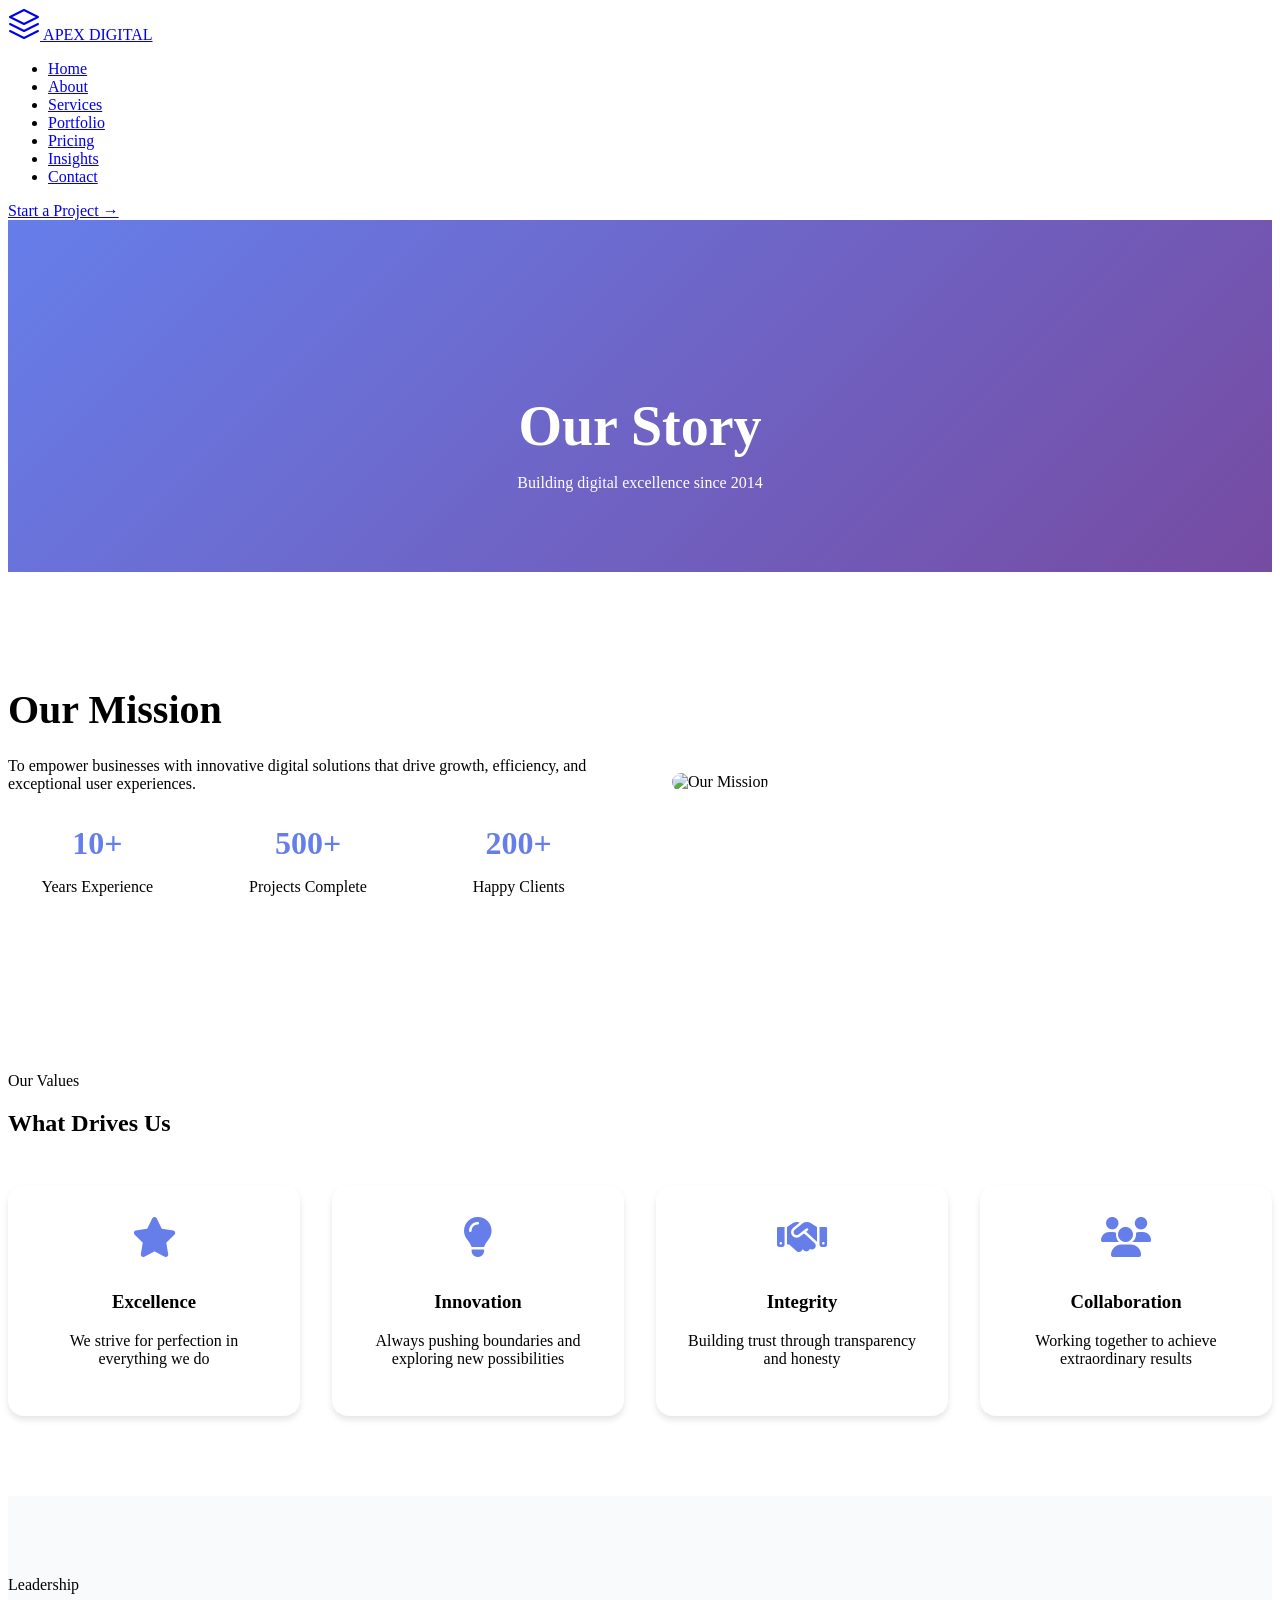
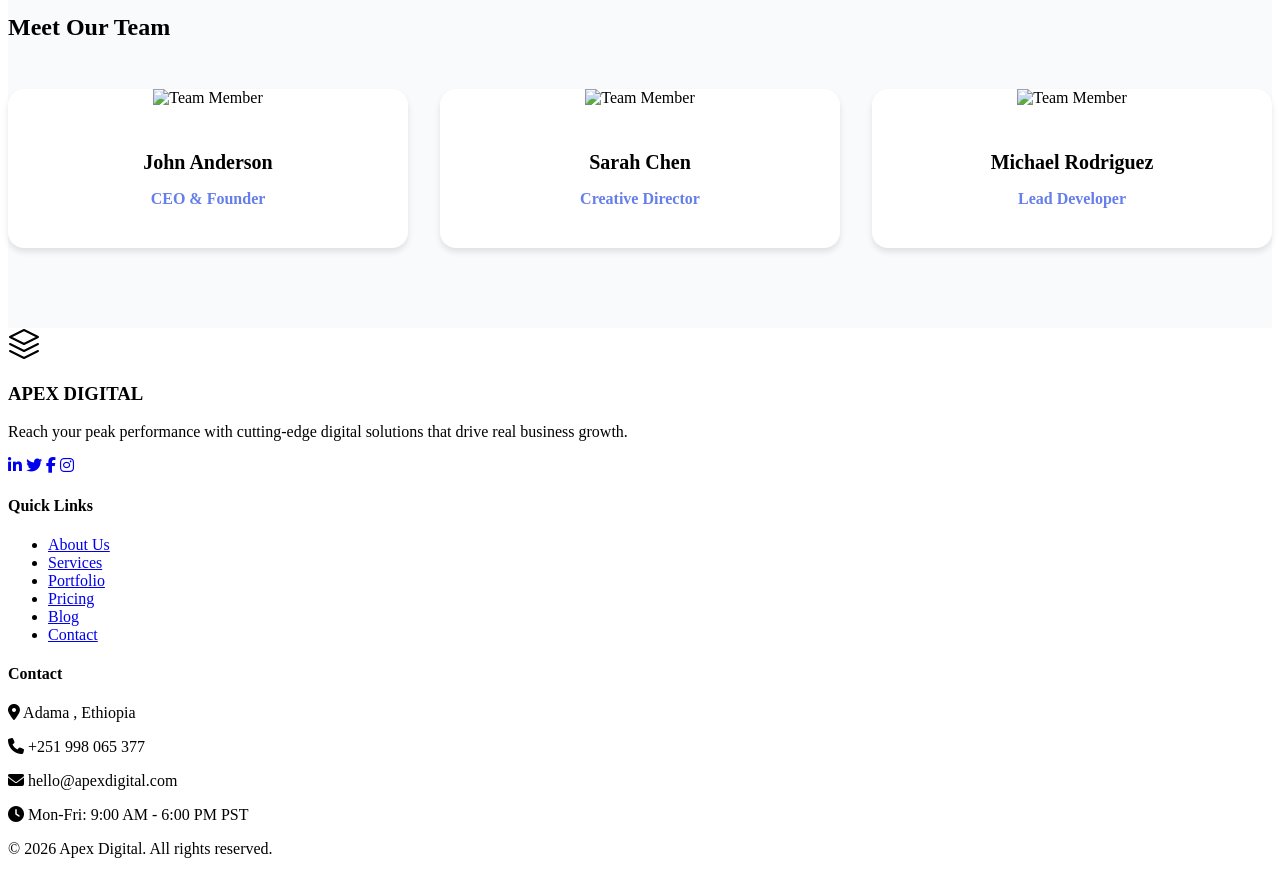
==== about.html @ 21649a71 "Demo: description of changes" ====
<!DOCTYPE html>
<html lang="en">
<head>
    <meta charset="UTF-8">
    <meta name="viewport" content="width=device-width, initial-scale=1.0">
    <title>Apex Digital - About Us | Our Story</title>
    <meta name="description" content="Learn about Apex Digital's journey, mission, and the team behind our success">
    <link rel="stylesheet" href="assets/css/main.css">
    <link rel="stylesheet" href="assets/css/responsive.css">
    <link rel="stylesheet" href="assets/css/animations.css">
    <link href="https://fonts.googleapis.com/css2?family=Plus+Jakarta+Sans:wght@300;400;500;600;700;800&display=swap" rel="stylesheet">
    <link rel="stylesheet" href="https://cdnjs.cloudflare.com/ajax/libs/font-awesome/6.4.0/css/all.min.css">
    <style>
        .about-hero {
            background: linear-gradient(135deg, #667eea 0%, #764ba2 100%);
            padding: 8rem 0 4rem;
            text-align: center;
            color: white;
        }
        .about-hero h1 {
            font-size: 3.5rem;
            margin-bottom: 1rem;
        }
        .mission-section {
            padding: 5rem 0;
            background: white;
        }
        .mission-grid {
            display: grid;
            grid-template-columns: 1fr 1fr;
            gap: 4rem;
            align-items: center;
        }
        .mission-content h2 {
            font-size: 2.5rem;
            margin-bottom: 1.5rem;
        }
        .mission-stats {
            display: grid;
            grid-template-columns: repeat(3, 1fr);
            gap: 2rem;
            margin-top: 2rem;
        }
        .stat-box {
            text-align: center;
        }
        .stat-number {
            font-size: 2rem;
            font-weight: 800;
            color: #667eea;
        }
        .team-section {
            padding: 5rem 0;
            background: #f8fafc;
        }
        .team-grid {
            display: grid;
            grid-template-columns: repeat(auto-fit, minmax(280px, 1fr));
            gap: 2rem;
            margin-top: 3rem;
        }
        .team-card {
            background: white;
            border-radius: 1rem;
            overflow: hidden;
            box-shadow: 0 4px 6px rgba(0,0,0,0.1);
            transition: transform 0.3s;
            text-align: center;
        }
        .team-card:hover {
            transform: translateY(-5px);
        }
        .team-card img {
            width: 100%;
            height: 300px;
            object-fit: cover;
        }
        .team-info {
            padding: 1.5rem;
        }
        .team-info h3 {
            font-size: 1.25rem;
            margin-bottom: 0.25rem;
        }
        .team-info p {
            color: #667eea;
            font-weight: 600;
        }
        .values-section {
            padding: 5rem 0;
        }
        .values-grid {
            display: grid;
            grid-template-columns: repeat(auto-fit, minmax(250px, 1fr));
            gap: 2rem;
            margin-top: 3rem;
        }
        .value-card {
            text-align: center;
            padding: 2rem;
            background: white;
            border-radius: 1rem;
            box-shadow: 0 4px 6px rgba(0,0,0,0.1);
        }
        .value-card i {
            font-size: 2.5rem;
            color: #667eea;
            margin-bottom: 1rem;
        }
        @media (max-width: 768px) {
            .mission-grid {
                grid-template-columns: 1fr;
            }
            .about-hero h1 {
                font-size: 2rem;
            }
        }
    </style>
</head>
<body>
    <header class="main-header">
        <div class="nav-container">
            <a href="index.html" class="logo">
                <svg class="logo-icon" width="32" height="32" viewBox="0 0 32 32" fill="none">
                    <path d="M16 2L2 9L16 16L30 9L16 2Z" stroke="currentColor" stroke-width="2" stroke-linecap="round" stroke-linejoin="round"/>
                    <path d="M2 16L16 23L30 16" stroke="currentColor" stroke-width="2" stroke-linecap="round" stroke-linejoin="round"/>
                    <path d="M2 23L16 30L30 23" stroke="currentColor" stroke-width="2" stroke-linecap="round" stroke-linejoin="round"/>
                </svg>
                APEX DIGITAL
            </a>
            <ul class="nav-menu">
                <li><a href="index.html">Home</a></li>
                <li><a href="about.html" class="active">About</a></li>
                <li><a href="services.html">Services</a></li>
                <li><a href="portfolio.html">Portfolio</a></li>
                <li><a href="pricing.html">Pricing</a></li>
                <li><a href="blog.html">Insights</a></li>
                <li><a href="contact.html">Contact</a></li>
            </ul>
            <a href="contact.html" class="btn btn-primary">Start a Project →</a>
            <div class="mobile-menu-btn">
                <span></span>
                <span></span>
                <span></span>
            </div>
        </div>
    </header>

    <main>
        <section class="about-hero">
            <div class="container">
                <h1>Our <span class="gradient-text">Story</span></h1>
                <p>Building digital excellence since 2014</p>
            </div>
        </section>

        <section class="mission-section">
            <div class="container">
                <div class="mission-grid">
                    <div class="mission-content">
                        <h2>Our <span class="gradient-text">Mission</span></h2>
                        <p>To empower businesses with innovative digital solutions that drive growth, efficiency, and exceptional user experiences.</p>
                        <div class="mission-stats">
                            <div class="stat-box">
                                <div class="stat-number">10+</div>
                                <p>Years Experience</p>
                            </div>
                            <div class="stat-box">
                                <div class="stat-number">500+</div>
                                <p>Projects Complete</p>
                            </div>
                            <div class="stat-box">
                                <div class="stat-number">200+</div>
                                <p>Happy Clients</p>
                            </div>
                        </div>
                    </div>
                    <div class="mission-image">
                        <img src="https://via.placeholder.com/500x400" alt="Our Mission" style="width:100%; border-radius:1rem;">
                    </div>
                </div>
            </div>
        </section>

        <section class="values-section">
            <div class="container">
                <div class="section-header">
                    <span class="section-tag">Our Values</span>
                    <h2>What Drives <span class="gradient-text">Us</span></h2>
                </div>
                <div class="values-grid">
                    <div class="value-card">
                        <i class="fas fa-star"></i>
                        <h3>Excellence</h3>
                        <p>We strive for perfection in everything we do</p>
                    </div>
                    <div class="value-card">
                        <i class="fas fa-lightbulb"></i>
                        <h3>Innovation</h3>
                        <p>Always pushing boundaries and exploring new possibilities</p>
                    </div>
                    <div class="value-card">
                        <i class="fas fa-handshake"></i>
                        <h3>Integrity</h3>
                        <p>Building trust through transparency and honesty</p>
                    </div>
                    <div class="value-card">
                        <i class="fas fa-users"></i>
                        <h3>Collaboration</h3>
                        <p>Working together to achieve extraordinary results</p>
                    </div>
                </div>
            </div>
        </section>

        <section class="team-section">
            <div class="container">
                <div class="section-header">
                    <span class="section-tag">Leadership</span>
                    <h2>Meet Our <span class="gradient-text">Team</span></h2>
                </div>
                <div class="team-grid">
                    <div class="team-card">
                        <img src="https://randomuser.me/api/portraits/men/1.jpg" alt="Team Member">
                        <div class="team-info">
                            <h3>John Anderson</h3>
                            <p>CEO & Founder</p>
                        </div>
                    </div>
                    <div class="team-card">
                        <img src="https://randomuser.me/api/portraits/women/2.jpg" alt="Team Member">
                        <div class="team-info">
                            <h3>Sarah Chen</h3>
                            <p>Creative Director</p>
                        </div>
                    </div>
                    <div class="team-card">
                        <img src="https://randomuser.me/api/portraits/men/3.jpg" alt="Team Member">
                        <div class="team-info">
                            <h3>Michael Rodriguez</h3>
                            <p>Lead Developer</p>
                        </div>
                    </div>
                </div>
            </div>
        </section>
    </main>

    <footer class="main-footer">
        <div class="footer-content">
            <div class="footer-section">
                <div class="footer-logo">
                    <svg width="32" height="32" viewBox="0 0 32 32" fill="none">
                        <path d="M16 2L2 9L16 16L30 9L16 2Z" stroke="currentColor" stroke-width="2" stroke-linecap="round" stroke-linejoin="round"/>
                        <path d="M2 16L16 23L30 16" stroke="currentColor" stroke-width="2" stroke-linecap="round" stroke-linejoin="round"/>
                        <path d="M2 23L16 30L30 23" stroke="currentColor" stroke-width="2" stroke-linecap="round" stroke-linejoin="round"/>
                    </svg>
                    <h3>APEX DIGITAL</h3>
                </div>
                <p>Reach your peak performance with cutting-edge digital solutions that drive real business growth.</p>
                <div class="social-links">
                    <a href="#"><i class="fab fa-linkedin-in"></i></a>
                    <a href="#"><i class="fab fa-twitter"></i></a>
                    <a href="#"><i class="fab fa-facebook-f"></i></a>
                    <a href="#"><i class="fab fa-instagram"></i></a>
                </div>
            </div>
            <div class="footer-section">
                <h4>Quick Links</h4>
                <ul>
                    <li><a href="about.html">About Us</a></li>
                    <li><a href="services.html">Services</a></li>
                    <li><a href="portfolio.html">Portfolio</a></li>
                    <li><a href="pricing.html">Pricing</a></li>
                    <li><a href="blog.html">Blog</a></li>
                    <li><a href="contact.html">Contact</a></li>
                </ul>
            </div>
            <div class="footer-section">
                <h4>Contact</h4>
                <p><i class="fas fa-map-marker-alt"></i> Adama , Ethiopia</p>
            <p><i class="fas fa-phone"></i> +251 998 065 377</p>
            <p><i class="fas fa-envelope"></i> hello@apexdigital.com</p>
            <p><i class="fas fa-clock"></i> Mon-Fri: 9:00 AM - 6:00 PM PST</p>
            </div>
        </div>
        <div class="footer-bottom">
            <p>&copy; 2026 Apex Digital. All rights reserved.</p>
        </div>
    </footer>

    <script src="assets/js/main.js"></script>
    <script src="assets/js/animations.js"></script>
</body>
</html>
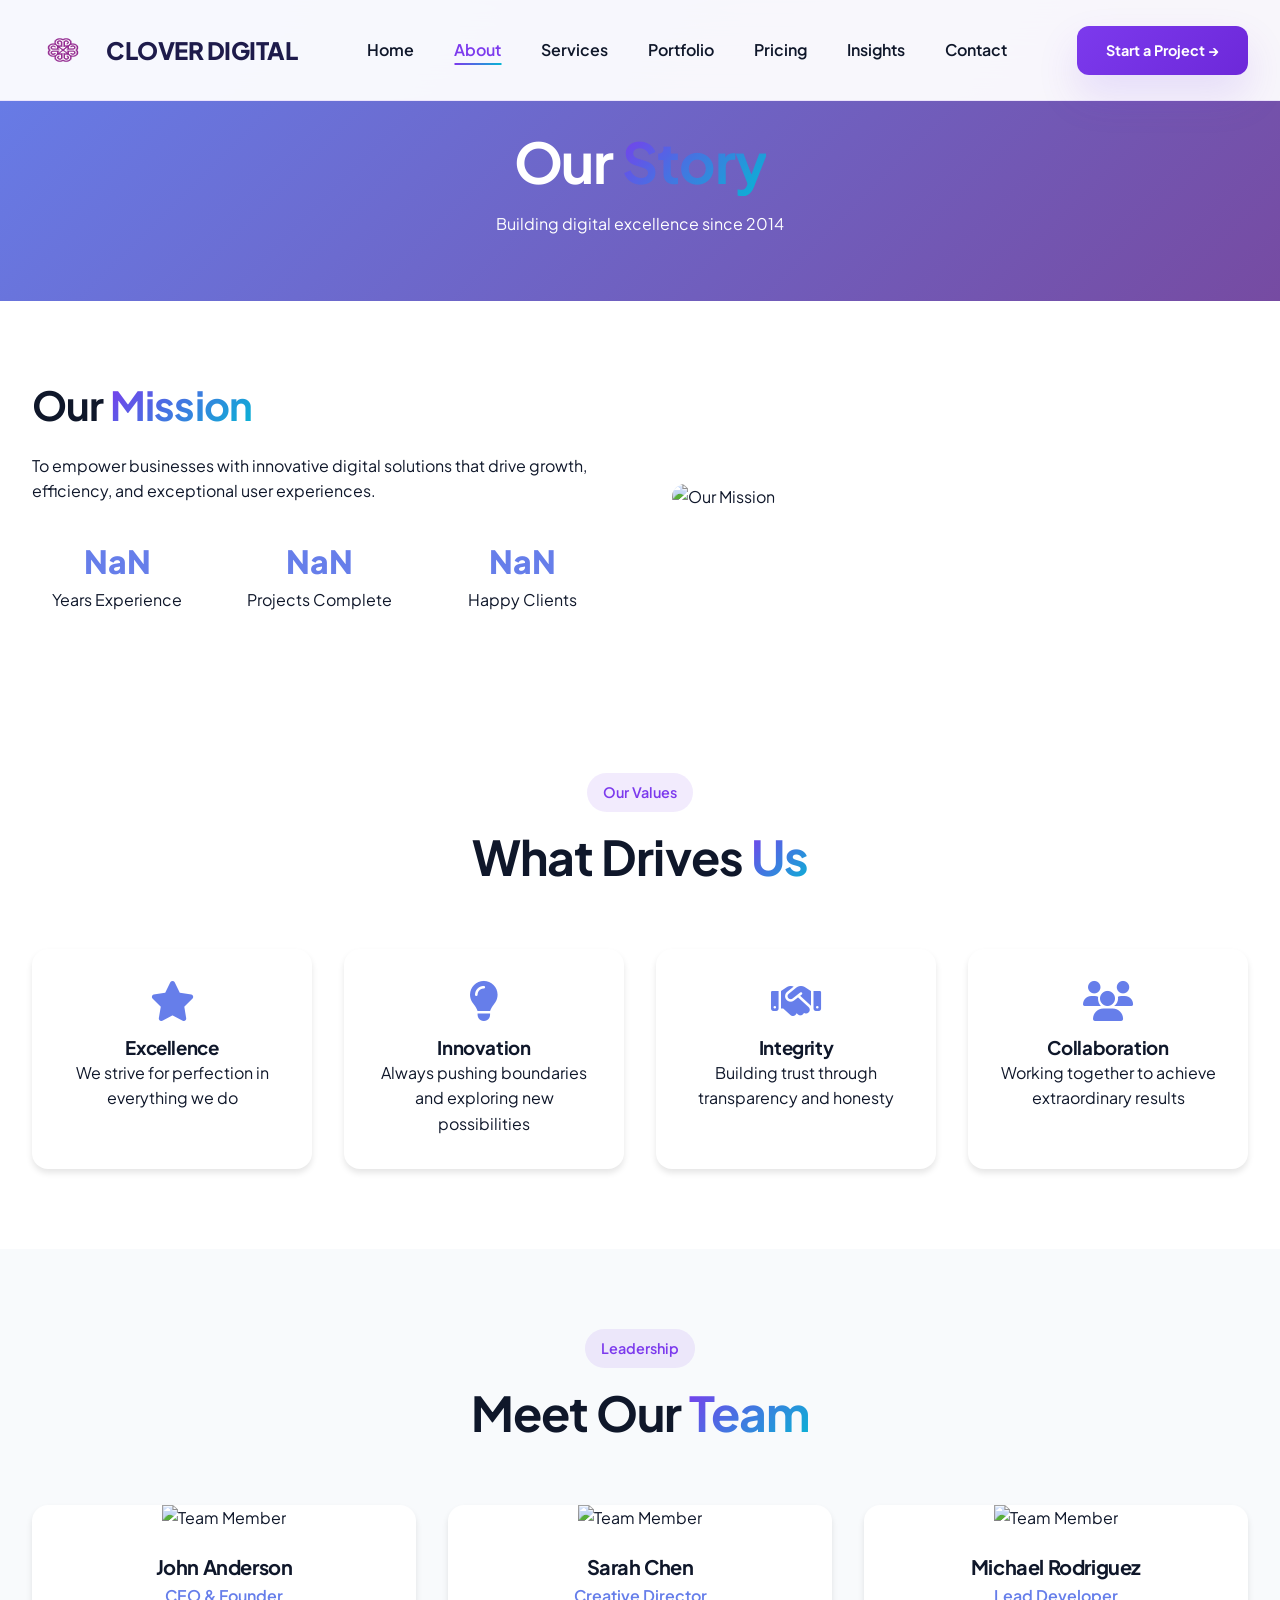
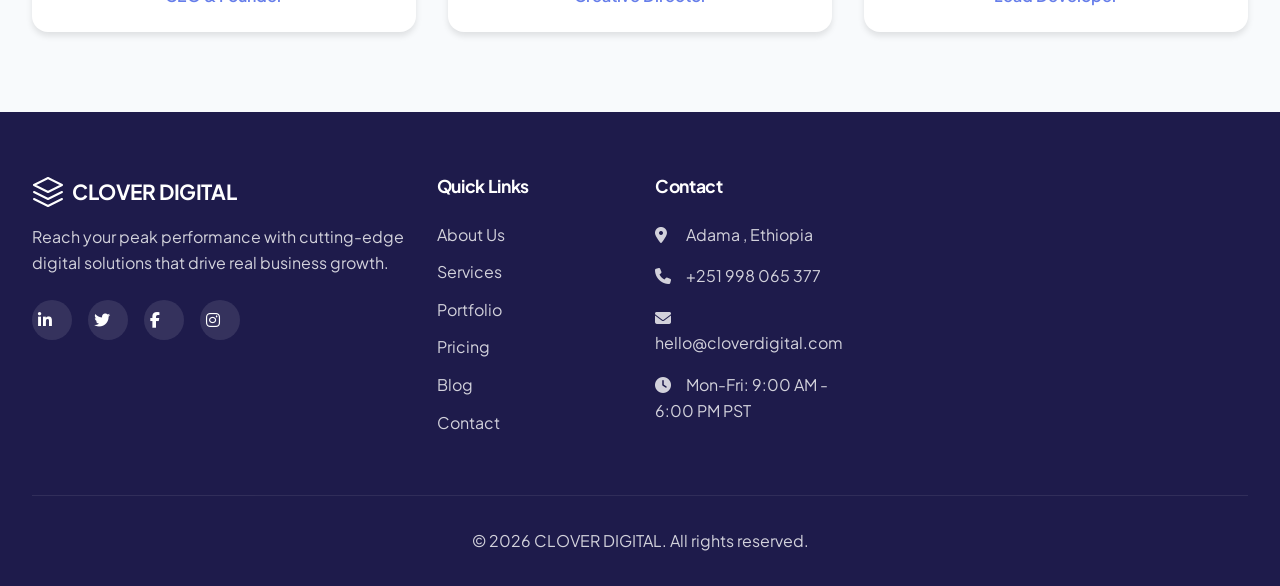
==== commit 7a852381: "Demo: description of changes" ====
--- a/about.html
+++ b/about.html
@@ -3,8 +3,8 @@
 <head>
     <meta charset="UTF-8">
     <meta name="viewport" content="width=device-width, initial-scale=1.0">
-    <title>Apex Digital - About Us | Our Story</title>
-    <meta name="description" content="Learn about Apex Digital's journey, mission, and the team behind our success">
+    <title>CLOVER DIGITAL - About Us | Our Story</title>
+    <meta name="description" content="Learn about CLOVER DIGITAL's journey, mission, and the team behind our success">
     <link rel="stylesheet" href="assets/css/main.css">
     <link rel="stylesheet" href="assets/css/responsive.css">
     <link rel="stylesheet" href="assets/css/animations.css">
@@ -121,12 +121,8 @@
     <header class="main-header">
         <div class="nav-container">
             <a href="index.html" class="logo">
-                <svg class="logo-icon" width="32" height="32" viewBox="0 0 32 32" fill="none">
-                    <path d="M16 2L2 9L16 16L30 9L16 2Z" stroke="currentColor" stroke-width="2" stroke-linecap="round" stroke-linejoin="round"/>
-                    <path d="M2 16L16 23L30 16" stroke="currentColor" stroke-width="2" stroke-linecap="round" stroke-linejoin="round"/>
-                    <path d="M2 23L16 30L30 23" stroke="currentColor" stroke-width="2" stroke-linecap="round" stroke-linejoin="round"/>
-                </svg>
-                APEX DIGITAL
+                <img class="logo-img" src="assets/images/logo/clover%20p1.png" alt="Clover Digital logo">
+                <span>CLOVER DIGITAL</span>
             </a>
             <ul class="nav-menu">
                 <li><a href="index.html">Home</a></li>
@@ -255,7 +251,7 @@
                         <path d="M2 16L16 23L30 16" stroke="currentColor" stroke-width="2" stroke-linecap="round" stroke-linejoin="round"/>
                         <path d="M2 23L16 30L30 23" stroke="currentColor" stroke-width="2" stroke-linecap="round" stroke-linejoin="round"/>
                     </svg>
-                    <h3>APEX DIGITAL</h3>
+                    <h3>CLOVER DIGITAL</h3>
                 </div>
                 <p>Reach your peak performance with cutting-edge digital solutions that drive real business growth.</p>
                 <div class="social-links">
@@ -280,16 +276,16 @@
                 <h4>Contact</h4>
                 <p><i class="fas fa-map-marker-alt"></i> Adama , Ethiopia</p>
             <p><i class="fas fa-phone"></i> +251 998 065 377</p>
-            <p><i class="fas fa-envelope"></i> hello@apexdigital.com</p>
+            <p><i class="fas fa-envelope"></i> hello@cloverdigital.com</p>
             <p><i class="fas fa-clock"></i> Mon-Fri: 9:00 AM - 6:00 PM PST</p>
             </div>
         </div>
         <div class="footer-bottom">
-            <p>&copy; 2026 Apex Digital. All rights reserved.</p>
+            <p>&copy; 2026 CLOVER DIGITAL. All rights reserved.</p>
         </div>
     </footer>
 
     <script src="assets/js/main.js"></script>
     <script src="assets/js/animations.js"></script>
 </body>
-</html>+</html>
--- a/assets/css/main.css
+++ b/assets/css/main.css
@@ -0,0 +1,944 @@
+/* CLOVER DIGITAL - Main Stylesheet */
+:root {
+    --primary-color: #7c3aed;
+    --primary-dark: #6d28d9;
+    --primary-light: #8b5cf6;
+    --secondary-color: #1e1b4b;
+    --accent-color: #06b6d4;
+    --success-color: #10b981;
+    --warning-color: #f59e0b;
+    --text-dark: #0f172a;
+    --text-light: #ffffff;
+    --text-muted: #64748b;
+    --bg-light: #faf5ff;
+    --bg-dark: #0f172a;
+    --bg-white: #ffffff;
+    --border-color: #e2e8f0;
+    --transition: all 0.4s cubic-bezier(0.4, 0, 0.2, 1);
+    --shadow-sm: 0 1px 2px 0 rgba(0, 0, 0, 0.05);
+    --shadow-md: 0 4px 6px -1px rgba(0, 0, 0, 0.1);
+    --shadow-lg: 0 10px 15px -3px rgba(0, 0, 0, 0.1);
+    --shadow-xl: 0 20px 25px -5px rgba(0, 0, 0, 0.1);
+    --shadow-2xl: 0 25px 50px -12px rgba(0, 0, 0, 0.25);
+    --shadow-purple: 0 20px 40px rgba(124, 58, 237, 0.15);
+}
+
+* {
+    margin: 0;
+    padding: 0;
+    box-sizing: border-box;
+}
+
+body {
+    font-family: 'Plus Jakarta Sans', -apple-system, BlinkMacSystemFont, 'Segoe UI', sans-serif;
+    line-height: 1.6;
+    color: var(--text-dark);
+    overflow-x: hidden;
+    background: var(--bg-white);
+}
+
+/* Typography */
+h1, h2, h3, h4, h5, h6 {
+    font-weight: 700;
+    line-height: 1.2;
+    letter-spacing: -0.02em;
+}
+
+.gradient-text {
+    background: linear-gradient(135deg, var(--primary-color), var(--accent-color));
+    -webkit-background-clip: text;
+    background-clip: text;
+    color: transparent;
+}
+
+/* Header */
+.main-header {
+    background: rgba(255, 255, 255, 0.95);
+    backdrop-filter: blur(20px);
+    position: fixed;
+    width: 100%;
+    top: 0;
+    z-index: 1000;
+    transition: var(--transition);
+    border-bottom: 1px solid rgba(124, 58, 237, 0.1);
+}
+
+.main-header.scrolled {
+    background: rgba(255, 255, 255, 0.98);
+    box-shadow: var(--shadow-md);
+}
+
+.nav-container {
+    max-width: 1400px;
+    margin: 0 auto;
+    padding: 1.2rem 2rem;
+    display: flex;
+    justify-content: space-between;
+    align-items: center;
+}
+
+.logo {
+    font-size: 1.5rem;
+    font-weight: 800;
+    text-decoration: none;
+    color: var(--secondary-color);
+    letter-spacing: -0.02em;
+    display: flex;
+    align-items: center;
+    gap: 0.75rem;
+}
+
+.logo-img {
+    height: 62px;
+    width: 62px;
+    display: block;
+}
+
+.logo-icon {
+    color: var(--primary-color);
+}
+
+.nav-menu {
+    display: flex;
+    list-style: none;
+    gap: 2.5rem;
+}
+
+.nav-menu a {
+    text-decoration: none;
+    color: var(--text-dark);
+    font-weight: 600;
+    transition: var(--transition);
+    position: relative;
+}
+
+.nav-menu a::after {
+    content: '';
+    position: absolute;
+    bottom: -5px;
+    left: 50%;
+    transform: translateX(-50%);
+    width: 0;
+    height: 2px;
+    background: linear-gradient(90deg, var(--primary-color), var(--accent-color));
+    transition: var(--transition);
+}
+
+.nav-menu a:hover::after,
+.nav-menu a.active::after {
+    width: 100%;
+}
+
+.nav-menu a:hover,
+.nav-menu a.active {
+    color: var(--primary-color);
+}
+
+/* Buttons */
+.btn {
+    display: inline-flex;
+    align-items: center;
+    gap: 0.5rem;
+    padding: 0.8rem 1.8rem;
+    border-radius: 0.75rem;
+    font-weight: 700;
+    text-decoration: none;
+    transition: var(--transition);
+    cursor: pointer;
+    border: none;
+    font-size: 0.9rem;
+}
+
+.btn-primary {
+    background: linear-gradient(135deg, var(--primary-color), var(--primary-dark));
+    color: white;
+    box-shadow: var(--shadow-purple);
+}
+
+.btn-primary:hover {
+    transform: translateY(-2px);
+    box-shadow: 0 25px 40px rgba(124, 58, 237, 0.25);
+}
+
+.btn-outline {
+    background: transparent;
+    color: var(--primary-color);
+    border: 2px solid var(--primary-color);
+}
+
+.btn-outline:hover {
+    background: var(--primary-color);
+    color: white;
+    transform: translateY(-2px);
+}
+
+.btn-large {
+    padding: 1rem 2rem;
+    font-size: 1.1rem;
+}
+
+/* Hero Section */
+.hero {
+    min-height: 100vh;
+    display: flex;
+    align-items: center;
+    justify-content: space-between;
+    padding: 8rem 2rem 4rem;
+    max-width: 1400px;
+    margin: 0 auto;
+    gap: 4rem;
+    position: relative;
+}
+
+.hero-content {
+    flex: 1;
+}
+
+.hero-badge {
+    display: inline-flex;
+    align-items: center;
+    gap: 0.5rem;
+    padding: 0.5rem 1rem;
+    background: rgba(124, 58, 237, 0.1);
+    border-radius: 2rem;
+    color: var(--primary-color);
+    font-weight: 600;
+    font-size: 0.9rem;
+    margin-bottom: 1.5rem;
+}
+
+.pulse-dot {
+    width: 8px;
+    height: 8px;
+    background: var(--primary-color);
+    border-radius: 50%;
+    display: inline-block;
+    animation: pulse 2s infinite;
+}
+
+@keyframes pulse {
+    0%, 100% { opacity: 1; transform: scale(1); }
+    50% { opacity: 0.5; transform: scale(1.2); }
+}
+
+.hero h1 {
+    font-size: 4.5rem;
+    margin-bottom: 1.5rem;
+    line-height: 1.1;
+}
+
+.hero p {
+    font-size: 1.2rem;
+    color: var(--text-muted);
+    margin-bottom: 2rem;
+    max-width: 550px;
+}
+
+.hero-buttons {
+    display: flex;
+    gap: 1rem;
+    margin-bottom: 3rem;
+    flex-wrap: wrap;
+}
+
+.hero-stats {
+    display: flex;
+    gap: 3rem;
+}
+
+.stat {
+    display: flex;
+    flex-direction: column;
+}
+
+.stat-number {
+    font-size: 2.5rem;
+    font-weight: 800;
+    color: var(--primary-color);
+}
+
+.stat-label {
+    font-size: 0.9rem;
+    color: var(--text-muted);
+}
+
+.hero-visual {
+    flex: 1;
+    position: relative;
+}
+
+.hero-card {
+    background: linear-gradient(135deg, rgba(124, 58, 237, 0.1), rgba(6, 182, 212, 0.05));
+    border: 1px solid rgba(124, 58, 237, 0.2);
+    border-radius: 1rem;
+    overflow: hidden;
+    backdrop-filter: blur(10px);
+    box-shadow: var(--shadow-2xl);
+}
+
+.card-header {
+    padding: 1rem;
+    background: rgba(0, 0, 0, 0.05);
+    border-bottom: 1px solid rgba(124, 58, 237, 0.2);
+}
+
+.card-dots {
+    display: flex;
+    gap: 0.5rem;
+}
+
+.card-dots span {
+    width: 12px;
+    height: 12px;
+    border-radius: 50%;
+    background: var(--text-muted);
+}
+
+.card-content {
+    padding: 2rem;
+}
+
+.code-line {
+    font-family: monospace;
+    padding: 0.5rem 0;
+    color: var(--text-dark);
+    animation: slideIn 0.5s ease-out forwards;
+    opacity: 0;
+}
+
+.code-line:nth-child(1) { animation-delay: 0.1s; }
+.code-line:nth-child(2) { animation-delay: 0.3s; }
+.code-line:nth-child(3) { animation-delay: 0.5s; }
+.code-line:nth-child(4) { animation-delay: 0.7s; }
+
+.code-line.highlight {
+    color: var(--primary-color);
+    font-weight: bold;
+}
+
+@keyframes slideIn {
+    from {
+        opacity: 0;
+        transform: translateX(-20px);
+    }
+    to {
+        opacity: 1;
+        transform: translateX(0);
+    }
+}
+
+/* Container */
+.container {
+    max-width: 1400px;
+    margin: 0 auto;
+    padding: 0 2rem;
+}
+
+/* Section Header */
+.section-header {
+    text-align: center;
+    margin-bottom: 4rem;
+}
+
+.section-tag {
+    display: inline-block;
+    padding: 0.5rem 1rem;
+    background: rgba(124, 58, 237, 0.1);
+    border-radius: 2rem;
+    color: var(--primary-color);
+    font-weight: 600;
+    font-size: 0.9rem;
+    margin-bottom: 1rem;
+}
+
+.section-header h2 {
+    font-size: 3rem;
+    margin-bottom: 1rem;
+}
+
+.section-header p {
+    color: var(--text-muted);
+    max-width: 600px;
+    margin: 0 auto;
+}
+
+/* Trusted Section */
+.trusted-section {
+    padding: 4rem 0;
+    background: var(--bg-light);
+    border-top: 1px solid var(--border-color);
+    border-bottom: 1px solid var(--border-color);
+}
+
+.trusted-label {
+    text-align: center;
+    margin-bottom: 2rem;
+    color: var(--text-muted);
+    font-weight: 600;
+    text-transform: uppercase;
+    letter-spacing: 2px;
+    font-size: 0.8rem;
+}
+
+.trusted-logos {
+    display: flex;
+    justify-content: space-between;
+    align-items: center;
+    flex-wrap: wrap;
+    gap: 2rem;
+}
+
+.logo-item {
+    font-size: 1.2rem;
+    font-weight: 700;
+    color: var(--text-muted);
+    opacity: 0.6;
+    transition: var(--transition);
+    letter-spacing: 1px;
+}
+
+.logo-item:hover {
+    opacity: 1;
+    color: var(--primary-color);
+}
+
+/* Services Section */
+.services-section {
+    padding: 6rem 0;
+}
+
+.services-grid {
+    display: grid;
+    grid-template-columns: repeat(auto-fit, minmax(320px, 1fr));
+    gap: 2rem;
+}
+
+.service-card {
+    background: var(--bg-white);
+    padding: 2rem;
+    border-radius: 1rem;
+    transition: var(--transition);
+    border: 1px solid var(--border-color);
+    position: relative;
+    overflow: hidden;
+}
+
+.service-card::before {
+    content: '';
+    position: absolute;
+    top: 0;
+    left: 0;
+    right: 0;
+    height: 3px;
+    background: linear-gradient(90deg, var(--primary-color), var(--accent-color));
+    transform: scaleX(0);
+    transition: var(--transition);
+}
+
+.service-card:hover::before {
+    transform: scaleX(1);
+}
+
+.service-card:hover {
+    transform: translateY(-8px);
+    box-shadow: var(--shadow-xl);
+    border-color: transparent;
+}
+
+.service-icon {
+    font-size: 2.5rem;
+    color: var(--primary-color);
+    margin-bottom: 1.5rem;
+}
+
+.service-card h3 {
+    font-size: 1.5rem;
+    margin-bottom: 1rem;
+}
+
+.service-card p {
+    color: var(--text-muted);
+    margin-bottom: 1.5rem;
+}
+
+.service-link {
+    color: var(--primary-color);
+    text-decoration: none;
+    font-weight: 600;
+    display: inline-flex;
+    align-items: center;
+    gap: 0.5rem;
+    transition: var(--transition);
+}
+
+.service-link:hover {
+    gap: 1rem;
+}
+
+/* About Section */
+.about-section {
+    padding: 6rem 0;
+    background: linear-gradient(135deg, var(--bg-light), white);
+}
+
+.about-grid {
+    display: grid;
+    grid-template-columns: 1fr 1fr;
+    gap: 4rem;
+    align-items: center;
+}
+
+.about-content h2 {
+    font-size: 3rem;
+    margin-bottom: 1.5rem;
+}
+
+.about-content > p {
+    color: var(--text-muted);
+    margin-bottom: 2rem;
+    font-size: 1.1rem;
+}
+
+.about-features {
+    display: flex;
+    flex-direction: column;
+    gap: 1.5rem;
+    margin-bottom: 2rem;
+}
+
+.feature {
+    display: flex;
+    gap: 1rem;
+    align-items: flex-start;
+}
+
+.feature-icon {
+    width: 48px;
+    height: 48px;
+    background: rgba(124, 58, 237, 0.1);
+    border-radius: 1rem;
+    display: flex;
+    align-items: center;
+    justify-content: center;
+    font-size: 1.5rem;
+    color: var(--primary-color);
+}
+
+.feature h4 {
+    margin-bottom: 0.25rem;
+    font-size: 1.1rem;
+}
+
+.feature p {
+    color: var(--text-muted);
+    font-size: 0.9rem;
+}
+
+.about-image {
+    position: relative;
+}
+
+.image-wrapper {
+    position: relative;
+    border-radius: 1rem;
+    overflow: hidden;
+    box-shadow: var(--shadow-2xl);
+}
+
+.image-wrapper img {
+    width: 100%;
+    height: auto;
+    display: block;
+}
+
+.experience-badge {
+    position: absolute;
+    bottom: 2rem;
+    right: 2rem;
+    background: var(--primary-color);
+    color: white;
+    padding: 0.5rem 1rem;
+    border-radius: 0.5rem;
+    font-weight: 600;
+}
+
+/* Portfolio Section */
+.portfolio-section {
+    padding: 6rem 0;
+}
+
+.portfolio-filter {
+    display: flex;
+    justify-content: center;
+    gap: 1rem;
+    margin-bottom: 3rem;
+    flex-wrap: wrap;
+}
+
+.filter-btn {
+    padding: 0.5rem 1.5rem;
+    background: transparent;
+    border: 1px solid var(--border-color);
+    border-radius: 2rem;
+    cursor: pointer;
+    transition: var(--transition);
+    font-weight: 600;
+}
+
+.filter-btn:hover,
+.filter-btn.active {
+    background: var(--primary-color);
+    color: white;
+    border-color: var(--primary-color);
+}
+
+.portfolio-grid {
+    display: grid;
+    grid-template-columns: repeat(auto-fill, minmax(350px, 1fr));
+    gap: 2rem;
+}
+
+.portfolio-item {
+    position: relative;
+    border-radius: 1rem;
+    overflow: hidden;
+    cursor: pointer;
+    aspect-ratio: 16/9;
+}
+
+.portfolio-item img {
+    width: 100%;
+    height: 100%;
+    object-fit: cover;
+    transition: var(--transition);
+}
+
+.portfolio-overlay {
+    position: absolute;
+    bottom: -100%;
+    left: 0;
+    right: 0;
+    background: linear-gradient(to top, rgba(0,0,0,0.95), transparent);
+    color: white;
+    padding: 2rem;
+    transition: var(--transition);
+}
+
+.portfolio-item:hover .portfolio-overlay {
+    bottom: 0;
+}
+
+.portfolio-item:hover img {
+    transform: scale(1.1);
+}
+
+/* Process Section */
+.process-section {
+    padding: 6rem 0;
+    background: var(--bg-light);
+}
+
+.process-steps {
+    display: grid;
+    grid-template-columns: repeat(auto-fit, minmax(250px, 1fr));
+    gap: 2rem;
+    margin-top: 3rem;
+}
+
+.step {
+    text-align: center;
+    position: relative;
+}
+
+.step-number {
+    width: 60px;
+    height: 60px;
+    background: linear-gradient(135deg, var(--primary-color), var(--accent-color));
+    border-radius: 50%;
+    display: flex;
+    align-items: center;
+    justify-content: center;
+    font-size: 1.5rem;
+    font-weight: bold;
+    color: white;
+    margin: 0 auto 1rem;
+}
+
+.step-content h3 {
+    margin-bottom: 0.5rem;
+}
+
+.step-content p {
+    color: var(--text-muted);
+}
+
+/* Testimonials */
+.testimonials-section {
+    padding: 6rem 0;
+}
+
+.testimonials-slider {
+    display: grid;
+    grid-template-columns: repeat(auto-fit, minmax(350px, 1fr));
+    gap: 2rem;
+}
+
+.testimonial-card {
+    background: var(--bg-white);
+    padding: 2rem;
+    border-radius: 1rem;
+    box-shadow: var(--shadow-md);
+    transition: var(--transition);
+    border: 1px solid var(--border-color);
+}
+
+.testimonial-card:hover {
+    transform: translateY(-5px);
+    box-shadow: var(--shadow-xl);
+}
+
+.testimonial-rating {
+    color: #fbbf24;
+    margin-bottom: 1rem;
+    font-size: 1.2rem;
+}
+
+.testimonial-text {
+    font-style: italic;
+    margin-bottom: 1.5rem;
+    color: var(--text-muted);
+    line-height: 1.8;
+}
+
+.testimonial-author {
+    display: flex;
+    align-items: center;
+    gap: 1rem;
+}
+
+.testimonial-author img {
+    width: 50px;
+    height: 50px;
+    border-radius: 50%;
+    object-fit: cover;
+}
+
+.author-name {
+    font-weight: 700;
+}
+
+.author-title {
+    font-size: 0.9rem;
+    color: var(--text-muted);
+}
+
+/* CTA Section */
+.cta-section {
+    padding: 6rem 0;
+    background: linear-gradient(135deg, var(--secondary-color), var(--primary-dark));
+    color: white;
+    text-align: center;
+}
+
+.cta-content h2 {
+    font-size: 3rem;
+    margin-bottom: 1rem;
+}
+
+.cta-content p {
+    font-size: 1.2rem;
+    margin-bottom: 2rem;
+    opacity: 0.9;
+}
+
+.cta-buttons {
+    display: flex;
+    gap: 1rem;
+    justify-content: center;
+    flex-wrap: wrap;
+}
+
+/* Footer */
+.main-footer {
+    background: var(--secondary-color);
+    color: white;
+    padding: 4rem 2rem 2rem;
+}
+
+.footer-content {
+    max-width: 1400px;
+    margin: 0 auto;
+    display: grid;
+    grid-template-columns: 2fr 1fr 1fr 2fr;
+    gap: 2rem;
+    margin-bottom: 3rem;
+}
+
+.footer-logo {
+    display: flex;
+    align-items: center;
+    gap: 0.5rem;
+    margin-bottom: 1rem;
+}
+
+.footer-logo h3 {
+    font-size: 1.3rem;
+}
+
+.footer-section p {
+    margin-bottom: 1rem;
+    opacity: 0.8;
+    line-height: 1.6;
+}
+
+.social-links {
+    display: flex;
+    gap: 1rem;
+    margin-top: 1.5rem;
+}
+
+.social-links a {
+    width: 40px;
+    height: 40px;
+    background: rgba(255, 255, 255, 0.1);
+    border-radius: 50%;
+    display: flex;
+    align-items: center;
+    justify-content: center;
+    transition: var(--transition);
+    color: white;
+    text-decoration: none;
+}
+
+.social-links a:hover {
+    background: var(--primary-color);
+    transform: translateY(-3px);
+}
+
+.footer-section h4 {
+    margin-bottom: 1.5rem;
+    font-size: 1.1rem;
+}
+
+.footer-section ul {
+    list-style: none;
+    padding: 0;
+}
+
+.footer-section ul li {
+    margin-bottom: 0.75rem;
+}
+
+.footer-section ul li a {
+    color: rgba(255, 255, 255, 0.8);
+    text-decoration: none;
+    transition: var(--transition);
+}
+
+.footer-section ul li a:hover {
+    color: var(--primary-color);
+    padding-left: 5px;
+}
+
+.footer-section i {
+    margin-right: 0.5rem;
+    width: 20px;
+}
+
+.footer-bottom {
+    text-align: center;
+    padding-top: 2rem;
+    border-top: 1px solid rgba(255, 255, 255, 0.1);
+    opacity: 0.8;
+}
+
+.footer-bottom a {
+    color: white;
+    text-decoration: none;
+}
+
+.footer-bottom a:hover {
+    color: var(--primary-color);
+}
+
+/* Responsive */
+@media (max-width: 1024px) {
+    .hero {
+        flex-direction: column;
+        text-align: center;
+        padding: 8rem 2rem 4rem;
+    }
+    
+    .hero p {
+        margin-left: auto;
+        margin-right: auto;
+    }
+    
+    .hero-buttons {
+        justify-content: center;
+    }
+    
+    .hero-stats {
+        justify-content: center;
+    }
+    
+    .about-grid {
+        grid-template-columns: 1fr;
+    }
+    
+    .footer-content {
+        grid-template-columns: repeat(2, 1fr);
+    }
+    
+    .hero h1 {
+        font-size: 3rem;
+    }
+}
+
+@media (max-width: 768px) {
+    .nav-menu {
+        display: none;
+    }
+    
+    .mobile-menu-btn {
+        display: block;
+    }
+    
+    .section-header h2 {
+        font-size: 2rem;
+    }
+    
+    .portfolio-grid {
+        grid-template-columns: 1fr;
+    }
+    
+    .footer-content {
+        grid-template-columns: 1fr;
+    }
+    
+    .trusted-logos {
+        justify-content: center;
+    }
+    
+    .process-steps {
+        grid-template-columns: 1fr;
+    }
+    
+    .cta-content h2 {
+        font-size: 2rem;
+    }
+}
+
+.mobile-menu-btn {
+    display: none;
+    cursor: pointer;
+}
+
+.mobile-menu-btn span {
+    display: block;
+    width: 25px;
+    height: 3px;
+    background: var(--text-dark);
+    margin: 5px 0;
+    transition: var(--transition);
+}
--- a/assets/css/animations.css
+++ b/assets/css/animations.css
@@ -0,0 +1,124 @@
+/* CLOVER DIGITAL - Animations */
+
+.reveal {
+    opacity: 0;
+    transform: translateY(30px);
+    transition: all 0.8s ease;
+}
+
+.reveal.active {
+    opacity: 1;
+    transform: translateY(0);
+}
+
+@keyframes fadeIn {
+    from {
+        opacity: 0;
+    }
+    to {
+        opacity: 1;
+    }
+}
+
+@keyframes slideUp {
+    from {
+        opacity: 0;
+        transform: translateY(30px);
+    }
+    to {
+        opacity: 1;
+        transform: translateY(0);
+    }
+}
+
+@keyframes slideInLeft {
+    from {
+        opacity: 0;
+        transform: translateX(-50px);
+    }
+    to {
+        opacity: 1;
+        transform: translateX(0);
+    }
+}
+
+@keyframes slideInRight {
+    from {
+        opacity: 0;
+        transform: translateX(50px);
+    }
+    to {
+        opacity: 1;
+        transform: translateX(0);
+    }
+}
+
+@keyframes scaleUp {
+    from {
+        opacity: 0;
+        transform: scale(0.9);
+    }
+    to {
+        opacity: 1;
+        transform: scale(1);
+    }
+}
+
+.fade-in {
+    animation: fadeIn 1s ease;
+}
+
+.slide-up {
+    animation: slideUp 0.8s ease;
+}
+
+.slide-left {
+    animation: slideInLeft 0.8s ease;
+}
+
+.slide-right {
+    animation: slideInRight 0.8s ease;
+}
+
+.scale-up {
+    animation: scaleUp 0.6s ease;
+}
+
+/* Hover Animations */
+.hover-lift {
+    transition: transform 0.3s ease, box-shadow 0.3s ease;
+}
+
+.hover-lift:hover {
+    transform: translateY(-5px);
+    box-shadow: var(--shadow-xl);
+}
+
+.hover-glow {
+    transition: all 0.3s ease;
+}
+
+.hover-glow:hover {
+    box-shadow: 0 0 20px rgba(124, 58, 237, 0.4);
+}
+
+/* Loading Animation */
+@keyframes shimmer {
+    0% {
+        background-position: -1000px 0;
+    }
+    100% {
+        background-position: 1000px 0;
+    }
+}
+
+.skeleton {
+    background: linear-gradient(90deg, #f0f0f0 25%, #e0e0e0 50%, #f0f0f0 75%);
+    background-size: 1000px 100%;
+    animation: shimmer 2s infinite;
+}
+
+/* Page Transition */
+.page-transition {
+    animation: fadeIn 0.5s ease;
+}
